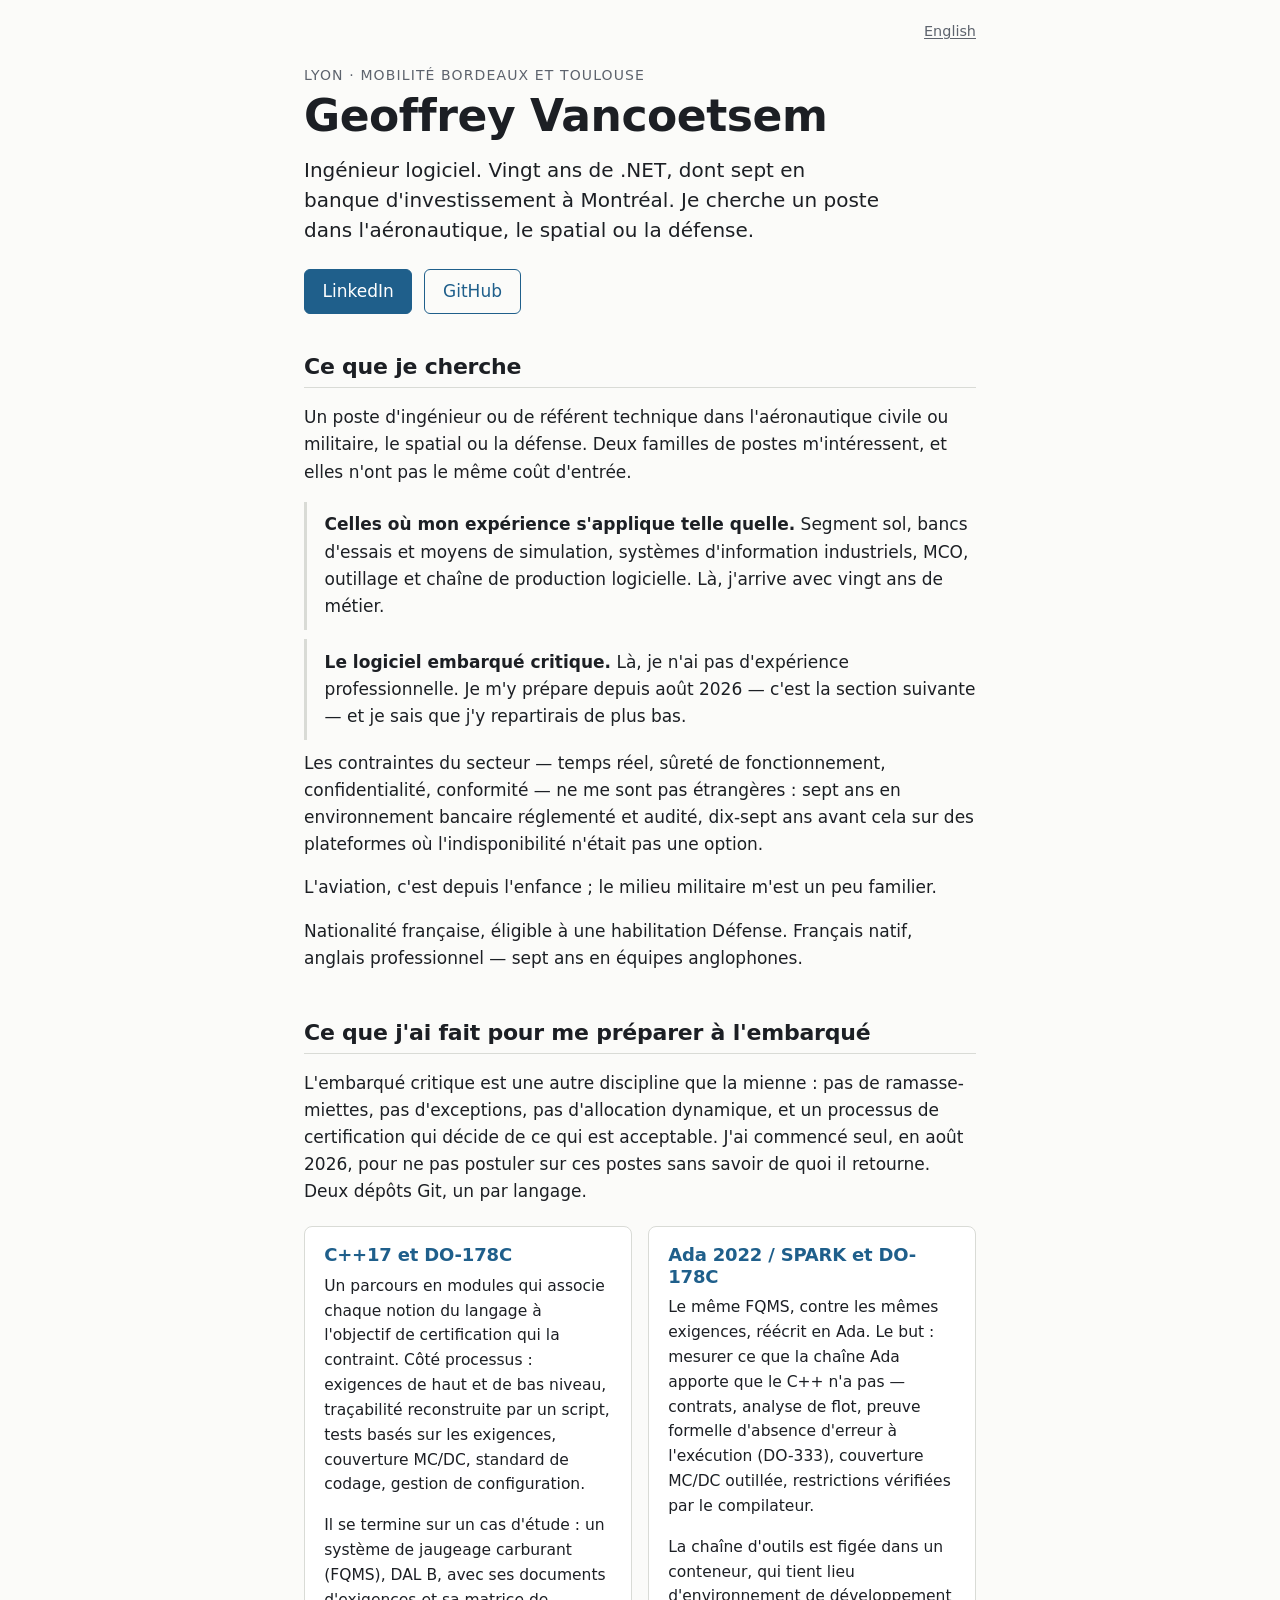
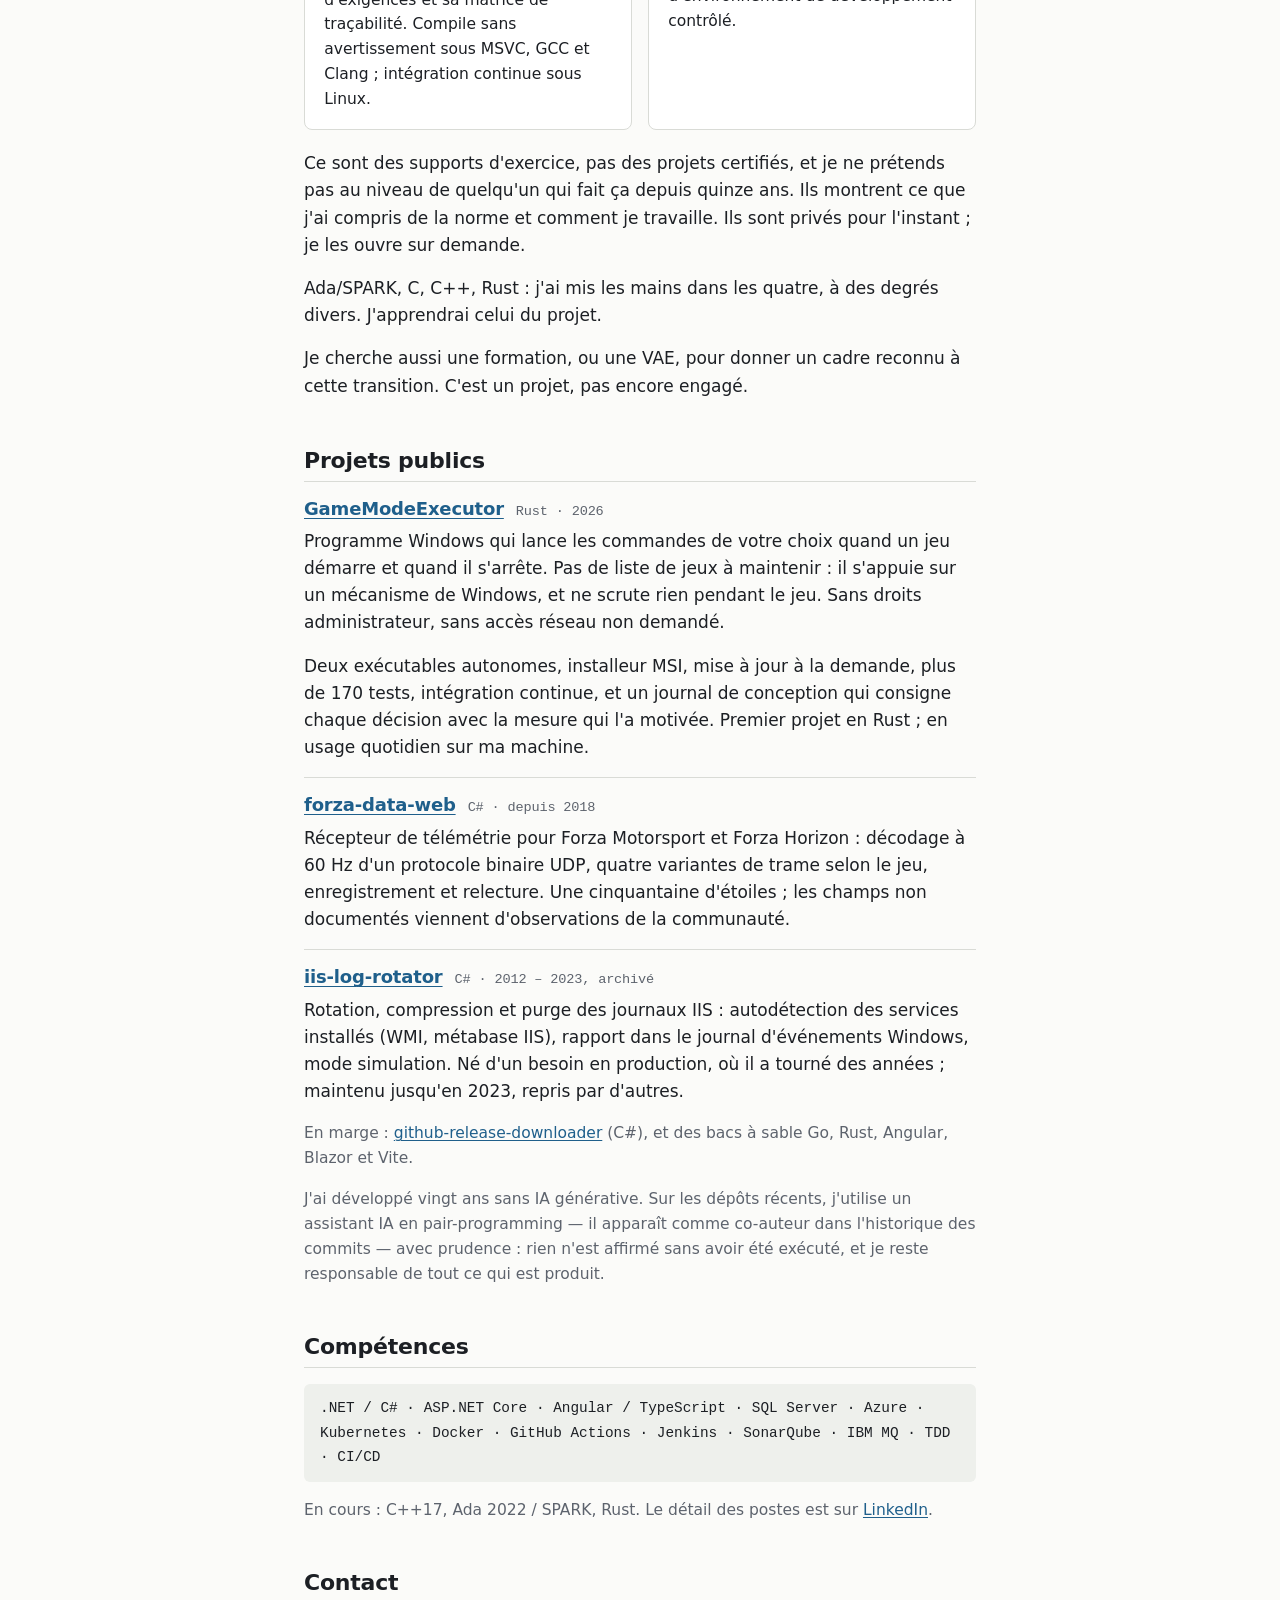
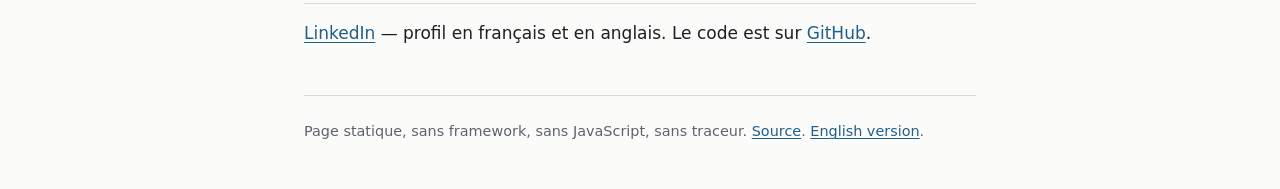
==== fr/index.html @ 23abdc91 "Replace the Jekyll template with the personal page, in English and French A static page with no fram" ====
<!DOCTYPE html>
<html lang="fr">
<head>
  <meta charset="utf-8">
  <meta name="viewport" content="width=device-width, initial-scale=1">
  <title>Geoffrey Vancoetsem — ingénieur logiciel</title>
  <meta name="description" content="Ingénieur logiciel, vingt ans de .NET dont sept en banque d'investissement à Montréal. Je cherche un poste dans l'aéronautique, le spatial ou la défense. Mobilité Bordeaux et Toulouse.">
  <meta name="author" content="Geoffrey Vancoetsem">
  <meta name="color-scheme" content="light dark">
  <link rel="icon" href="../favicon.svg" type="image/svg+xml">
  <link rel="canonical" href="https://geeooff.github.io/fr/">
  <link rel="alternate" hreflang="en" href="https://geeooff.github.io/">
  <link rel="alternate" hreflang="fr" href="https://geeooff.github.io/fr/">
  <link rel="alternate" hreflang="x-default" href="https://geeooff.github.io/">
  <meta property="og:type" content="profile">
  <meta property="og:title" content="Geoffrey Vancoetsem — ingénieur logiciel">
  <meta property="og:description" content="Vingt ans de .NET, dont sept en banque d'investissement à Montréal. Je cherche un poste dans l'aéronautique, le spatial ou la défense.">
  <meta property="og:url" content="https://geeooff.github.io/fr/">
  <meta property="og:locale" content="fr_FR">
  <meta property="og:locale:alternate" content="en_GB">
  <link rel="stylesheet" href="../style.css">
</head>
<body>

<header class="hero">
  <nav class="lang" aria-label="Langue">
    <a href="../" lang="en" hreflang="en">English</a>
  </nav>
  <p class="eyebrow">Lyon · mobilité Bordeaux et Toulouse</p>
  <h1>Geoffrey Vancoetsem</h1>
  <p class="tagline">
    Ingénieur logiciel. Vingt ans de .NET, dont sept en banque
    d'investissement à Montréal. Je cherche un poste dans l'aéronautique,
    le spatial ou la défense.
  </p>
  <nav class="links" aria-label="Profils">
    <a class="button primary" href="https://www.linkedin.com/in/geoffreyvancoetsem/" rel="me">LinkedIn</a>
    <a class="button" href="https://github.com/geeooff" rel="me">GitHub</a>
  </nav>
</header>

<main>

<section id="recherche">
  <h2>Ce que je cherche</h2>
  <p>
    Un poste d'ingénieur ou de référent technique dans l'aéronautique civile
    ou militaire, le spatial ou la défense. Deux familles de postes
    m'intéressent, et elles n'ont pas le même coût d'entrée.
  </p>
  <ul class="plain">
    <li>
      <strong>Celles où mon expérience s'applique telle quelle.</strong>
      Segment sol, bancs d'essais et moyens de simulation, systèmes
      d'information industriels, MCO, outillage et chaîne de production
      logicielle. Là, j'arrive avec vingt ans de métier.
    </li>
    <li>
      <strong>Le logiciel embarqué critique.</strong>
      Là, je n'ai pas d'expérience professionnelle. Je m'y prépare depuis
      août 2026 — c'est la section suivante — et je sais que j'y repartirais
      de plus bas.
    </li>
  </ul>
  <p>
    Les contraintes du secteur — temps réel, sûreté de fonctionnement,
    confidentialité, conformité — ne me sont pas étrangères : sept ans en
    environnement bancaire réglementé et audité, dix-sept ans avant cela sur
    des plateformes où l'indisponibilité n'était pas une option.
  </p>
  <p>
    L'aviation, c'est depuis l'enfance ; le milieu militaire m'est un peu
    familier.
  </p>
  <p>
    Nationalité française, éligible à une habilitation Défense. Français
    natif, anglais professionnel — sept ans en équipes anglophones.
  </p>
</section>

<section id="embarque">
  <h2>Ce que j'ai fait pour me préparer à l'embarqué</h2>
  <p>
    L'embarqué critique est une autre discipline que la mienne : pas de
    ramasse-miettes, pas d'exceptions, pas d'allocation dynamique, et un
    processus de certification qui décide de ce qui est acceptable. J'ai
    commencé seul, en août 2026, pour ne pas postuler sur ces postes sans
    savoir de quoi il retourne. Deux dépôts Git, un par langage.
  </p>

  <div class="grid">
    <article class="card">
      <h3>C++17 et DO-178C</h3>
      <p>
        Un parcours en modules qui associe chaque notion du langage à
        l'objectif de certification qui la contraint. Côté processus :
        exigences de haut et de bas niveau, traçabilité reconstruite par un
        script, tests basés sur les exigences, couverture MC/DC, standard de
        codage, gestion de configuration.
      </p>
      <p>
        Il se termine sur un cas d'étude : un système de jaugeage carburant
        (FQMS), DAL B, avec ses documents d'exigences et sa matrice de
        traçabilité. Compile sans avertissement sous MSVC, GCC et Clang ;
        intégration continue sous Linux.
      </p>
    </article>

    <article class="card">
      <h3>Ada 2022 / SPARK et DO-178C</h3>
      <p>
        Le même FQMS, contre les mêmes exigences, réécrit en Ada. Le but :
        mesurer ce que la chaîne Ada apporte que le C++ n'a pas — contrats,
        analyse de flot, preuve formelle d'absence d'erreur à l'exécution
        (DO-333), couverture MC/DC outillée, restrictions vérifiées par le
        compilateur.
      </p>
      <p>
        La chaîne d'outils est figée dans un conteneur, qui tient lieu
        d'environnement de développement contrôlé.
      </p>
    </article>
  </div>

  <p>
    Ce sont des supports d'exercice, pas des projets certifiés, et je ne
    prétends pas au niveau de quelqu'un qui fait ça depuis quinze ans. Ils
    montrent ce que j'ai compris de la norme et comment je travaille. Ils
    sont privés pour l'instant ; je les ouvre sur demande.
  </p>
  <p>
    Ada/SPARK, C, C++, Rust : j'ai mis les mains dans les quatre, à des
    degrés divers. J'apprendrai celui du projet.
  </p>
  <p>
    Je cherche aussi une formation, ou une VAE, pour donner un cadre reconnu
    à cette transition. C'est un projet, pas encore engagé.
  </p>
</section>

<section id="projets">
  <h2>Projets publics</h2>

  <article class="project">
    <h3>
      <a href="https://github.com/geeooff/GameModeExecutor">GameModeExecutor</a>
      <span class="meta">Rust · 2026</span>
    </h3>
    <p>
      Programme Windows qui lance les commandes de votre choix quand un jeu
      démarre et quand il s'arrête. Pas de liste de jeux à maintenir : il
      s'appuie sur un mécanisme de Windows, et ne scrute rien pendant le jeu.
      Sans droits administrateur, sans accès réseau non demandé.
    </p>
    <p>
      Deux exécutables autonomes, installeur MSI, mise à jour à la demande,
      plus de 170 tests, intégration continue, et un journal de conception
      qui consigne chaque décision avec la mesure qui l'a motivée. Premier
      projet en Rust ; en usage quotidien sur ma machine.
    </p>
  </article>

  <article class="project">
    <h3>
      <a href="https://github.com/geeooff/forza-data-web">forza-data-web</a>
      <span class="meta">C# · depuis 2018</span>
    </h3>
    <p>
      Récepteur de télémétrie pour Forza Motorsport et Forza Horizon :
      décodage à 60 Hz d'un protocole binaire UDP, quatre variantes de trame
      selon le jeu, enregistrement et relecture. Une cinquantaine d'étoiles ;
      les champs non documentés viennent d'observations de la communauté.
    </p>
  </article>

  <article class="project">
    <h3>
      <a href="https://github.com/geeooff/iis-log-rotator">iis-log-rotator</a>
      <span class="meta">C# · 2012 – 2023, archivé</span>
    </h3>
    <p>
      Rotation, compression et purge des journaux IIS : autodétection des
      services installés (WMI, métabase IIS), rapport dans le journal
      d'événements Windows, mode simulation. Né d'un besoin en production,
      où il a tourné des années ; maintenu jusqu'en 2023, repris par
      d'autres.
    </p>
  </article>

  <p class="note">
    En marge : <a href="https://github.com/geeooff/github-release-downloader">github-release-downloader</a>
    (C#), et des bacs à sable Go, Rust, Angular, Blazor et Vite.
  </p>
  <p class="note">
    J'ai développé vingt ans sans IA générative. Sur les dépôts récents,
    j'utilise un assistant IA en pair-programming — il apparaît comme
    co-auteur dans l'historique des commits — avec prudence : rien n'est
    affirmé sans avoir été exécuté, et je reste responsable de tout ce qui
    est produit.
  </p>
</section>

<section id="competences">
  <h2>Compétences</h2>
  <p class="stack">
    .NET / C# · ASP.NET Core · Angular / TypeScript · SQL Server · Azure ·
    Kubernetes · Docker · GitHub Actions · Jenkins · SonarQube · IBM MQ ·
    TDD · CI/CD
  </p>
  <p class="note">
    En cours : C++17, Ada 2022 / SPARK, Rust. Le détail des postes est sur
    <a href="https://www.linkedin.com/in/geoffreyvancoetsem/">LinkedIn</a>.
  </p>
</section>

<section id="contact">
  <h2>Contact</h2>
  <p>
    <a href="https://www.linkedin.com/in/geoffreyvancoetsem/">LinkedIn</a>
    — profil en français et en anglais. Le code est sur
    <a href="https://github.com/geeooff">GitHub</a>.
  </p>
</section>

</main>

<footer>
  <p>
    Page statique, sans framework, sans JavaScript, sans traceur.
    <a href="https://github.com/geeooff/geeooff.github.io">Source</a>.
    <a href="../" lang="en" hreflang="en">English version</a>.
  </p>
</footer>

</body>
</html>
---- style.css ----
/* Geoffrey Vancoetsem — geeooff.github.io
   Une feuille, pas de framework. Les couleurs sont des variables ;
   le mode sombre suit la préférence du système. */

:root {
  --bg: #fbfbf9;
  --fg: #1c1f24;
  --muted: #5d636d;
  --accent: #1f5f8b;
  --accent-fg: #ffffff;
  --line: #d9dbd6;
  --card: #ffffff;
  --code: #eef0ec;
  --measure: 42rem;
}

@media (prefers-color-scheme: dark) {
  :root {
    --bg: #14171b;
    --fg: #e6e8ea;
    --muted: #9aa1aa;
    --accent: #8ec1e6;
    --accent-fg: #0f1418;
    --line: #2c3139;
    --card: #1b1f25;
    --code: #232830;
  }
}

* { box-sizing: border-box; }

html { -webkit-text-size-adjust: 100%; }

body {
  margin: 0;
  padding: 0 1rem;
  background: var(--bg);
  color: var(--fg);
  font-family: system-ui, -apple-system, "Segoe UI", Roboto, "Helvetica Neue", Arial, sans-serif;
  font-size: 1.0625rem;
  line-height: 1.6;
}

a {
  color: var(--accent);
  text-decoration-thickness: 1px;
  text-underline-offset: 0.15em;
}
a:hover { text-decoration-thickness: 2px; }

h1, h2, h3 { line-height: 1.2; letter-spacing: -0.01em; }
h1 { font-size: clamp(2rem, 6vw, 2.75rem); margin: 0.25rem 0 0.75rem; }
h2 {
  font-size: 1.375rem;
  margin: 0 0 1rem;
  padding-bottom: 0.4rem;
  border-bottom: 1px solid var(--line);
}
h3 { font-size: 1.125rem; margin: 0 0 0.5rem; }

p { margin: 0 0 1rem; }
p:last-child { margin-bottom: 0; }

strong { font-weight: 600; }

/* En-tête */
.hero {
  position: relative;
  max-width: var(--measure);
  margin: 0 auto;
  padding: 4rem 0 2.5rem;
}
.lang {
  position: absolute;
  top: 1.25rem;
  right: 0;
  font-size: 0.9rem;
}
.lang a { color: var(--muted); }
.lang a:hover { color: var(--accent); }
.eyebrow {
  margin: 0;
  font-size: 0.875rem;
  letter-spacing: 0.08em;
  text-transform: uppercase;
  color: var(--muted);
}
.tagline {
  font-size: 1.25rem;
  line-height: 1.5;
  margin: 0 0 1.5rem;
  max-width: 36rem;
}
.links { display: flex; flex-wrap: wrap; gap: 0.75rem; }

.button {
  display: inline-block;
  padding: 0.5rem 1.1rem;
  border: 1px solid var(--accent);
  border-radius: 6px;
  color: var(--accent);
  text-decoration: none;
  font-weight: 500;
}
.button:hover { background: var(--code); }
.button.primary { background: var(--accent); color: var(--accent-fg); }
.button.primary:hover { filter: brightness(1.1); background: var(--accent); }

/* Corps */
main {
  max-width: var(--measure);
  margin: 0 auto;
}
section { margin: 0 0 3rem; }

.grid {
  display: grid;
  gap: 1rem;
  grid-template-columns: 1fr;
  margin: 1.25rem 0;
}
@media (min-width: 40rem) {
  .grid { grid-template-columns: 1fr 1fr; }
}

.card {
  background: var(--card);
  border: 1px solid var(--line);
  border-radius: 8px;
  padding: 1.1rem 1.2rem;
  font-size: 0.97rem;
}
.card h3 { color: var(--accent); }

.note {
  color: var(--muted);
  font-size: 0.97rem;
}

ul.plain {
  list-style: none;
  padding: 0;
  margin: 0;
}
ul.plain li {
  padding: 0.6rem 0 0.6rem 1.1rem;
  border-left: 3px solid var(--line);
  margin-bottom: 0.6rem;
}

.project {
  padding: 1rem 0;
  border-top: 1px solid var(--line);
}
.project:first-of-type { border-top: 0; padding-top: 0; }
.project h3 {
  display: flex;
  flex-wrap: wrap;
  align-items: baseline;
  gap: 0.25rem 0.75rem;
}
.meta {
  font-size: 0.85rem;
  font-weight: 400;
  color: var(--muted);
  font-family: ui-monospace, "Cascadia Mono", "Segoe UI Mono", Menlo, Consolas, monospace;
}

.stack {
  font-family: ui-monospace, "Cascadia Mono", "Segoe UI Mono", Menlo, Consolas, monospace;
  font-size: 0.9rem;
  line-height: 1.7;
  background: var(--code);
  border-radius: 6px;
  padding: 0.75rem 1rem;
}

/* Pied de page */
footer {
  max-width: var(--measure);
  margin: 0 auto;
  padding: 1.5rem 0 3rem;
  border-top: 1px solid var(--line);
  color: var(--muted);
  font-size: 0.9rem;
}

@media print {
  body { background: #fff; color: #000; }
  .lang { display: none; }
  .button { border-color: #000; color: #000; }
  .button.primary { background: none; }
  .button::after { content: " " attr(href); font-size: 0.85em; }
}
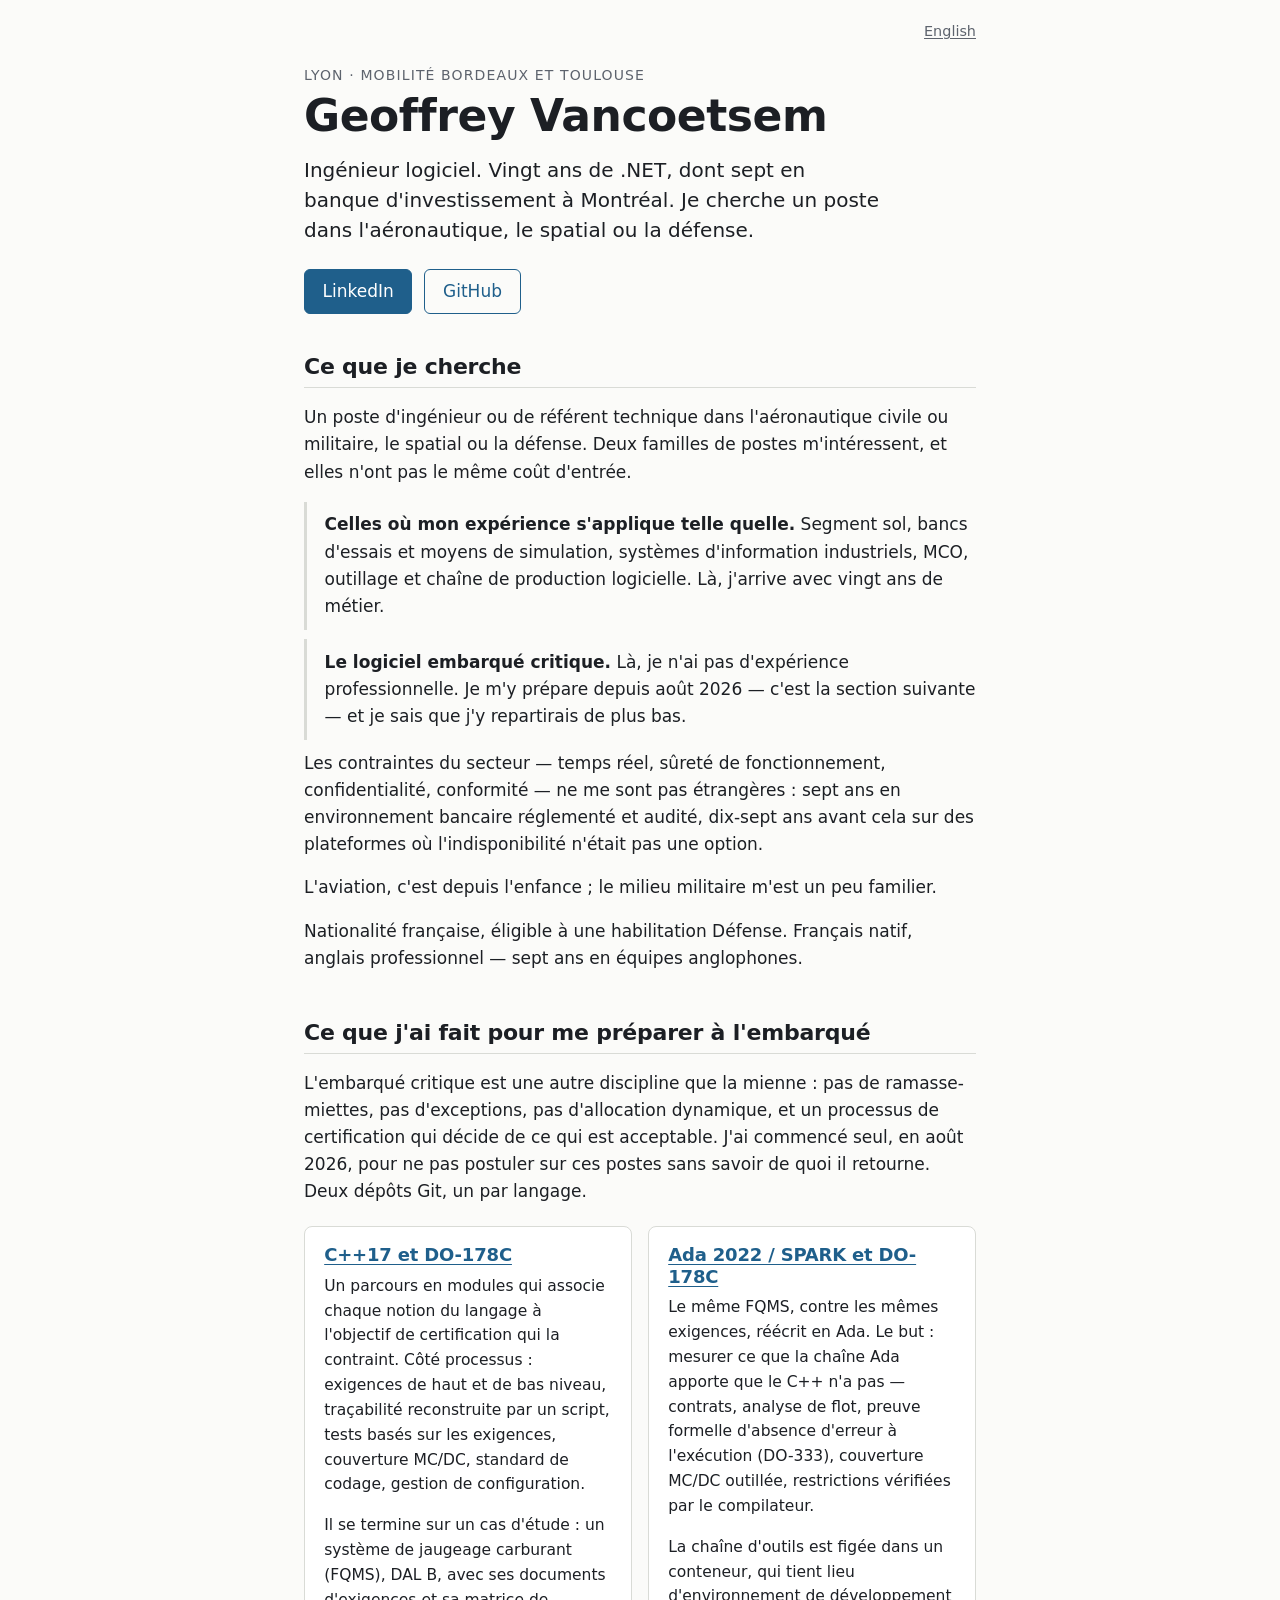
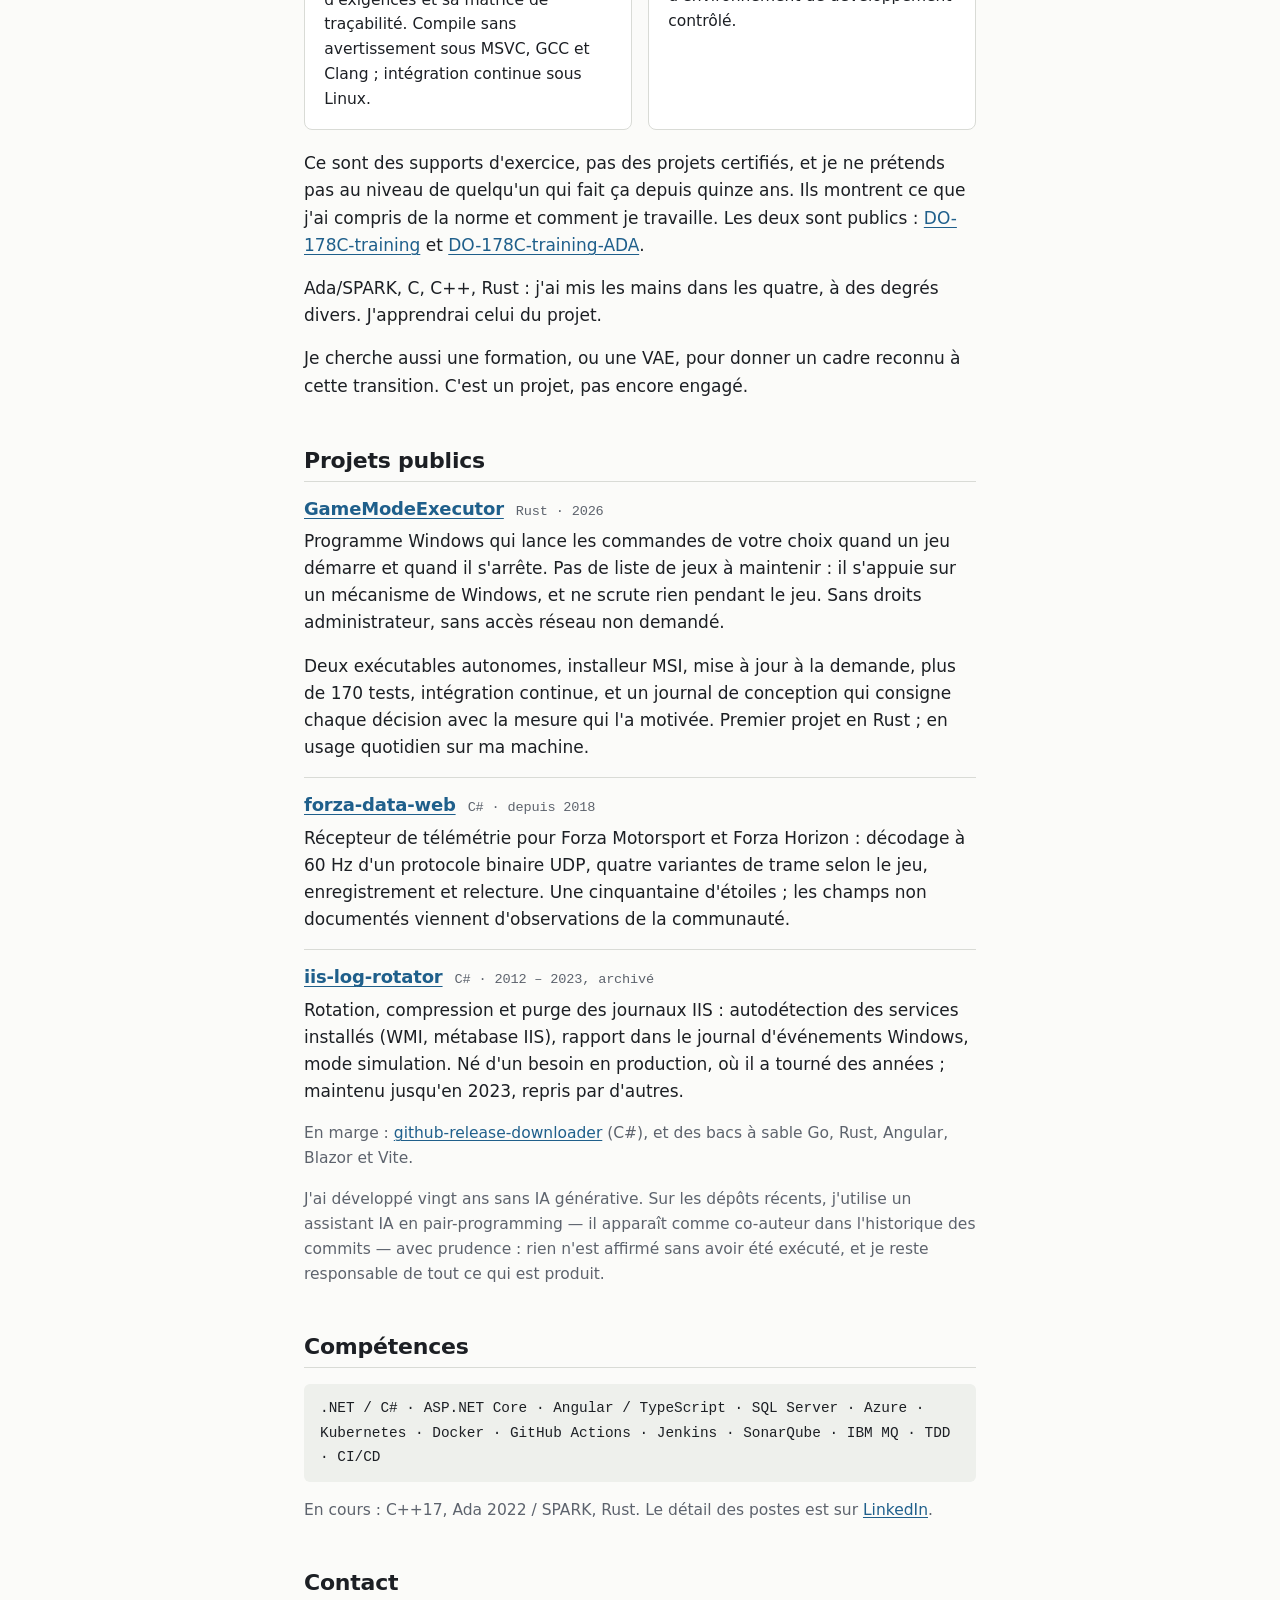
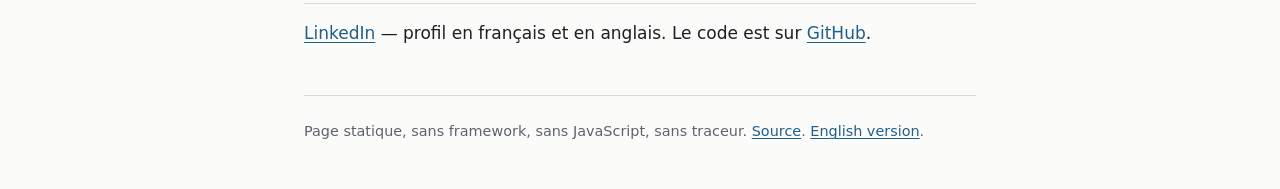
==== commit b7b5b626: "Link the two DO-178C training repositories now that they are public Co-Authored-By: Claude Opus 5 <n" ====
--- a/fr/index.html
+++ b/fr/index.html
@@ -90,7 +90,7 @@
 
   <div class="grid">
     <article class="card">
-      <h3>C++17 et DO-178C</h3>
+      <h3><a href="https://github.com/geeooff/DO-178C-training">C++17 et DO-178C</a></h3>
       <p>
         Un parcours en modules qui associe chaque notion du langage à
         l'objectif de certification qui la contraint. Côté processus :
@@ -107,7 +107,7 @@
     </article>
 
     <article class="card">
-      <h3>Ada 2022 / SPARK et DO-178C</h3>
+      <h3><a href="https://github.com/geeooff/DO-178C-training-ADA">Ada 2022 / SPARK et DO-178C</a></h3>
       <p>
         Le même FQMS, contre les mêmes exigences, réécrit en Ada. Le but :
         mesurer ce que la chaîne Ada apporte que le C++ n'a pas — contrats,
@@ -125,8 +125,10 @@
   <p>
     Ce sont des supports d'exercice, pas des projets certifiés, et je ne
     prétends pas au niveau de quelqu'un qui fait ça depuis quinze ans. Ils
-    montrent ce que j'ai compris de la norme et comment je travaille. Ils
-    sont privés pour l'instant ; je les ouvre sur demande.
+    montrent ce que j'ai compris de la norme et comment je travaille. Les
+    deux sont publics :
+    <a href="https://github.com/geeooff/DO-178C-training">DO-178C-training</a>
+    et <a href="https://github.com/geeooff/DO-178C-training-ADA">DO-178C-training-ADA</a>.
   </p>
   <p>
     Ada/SPARK, C, C++, Rust : j'ai mis les mains dans les quatre, à des
